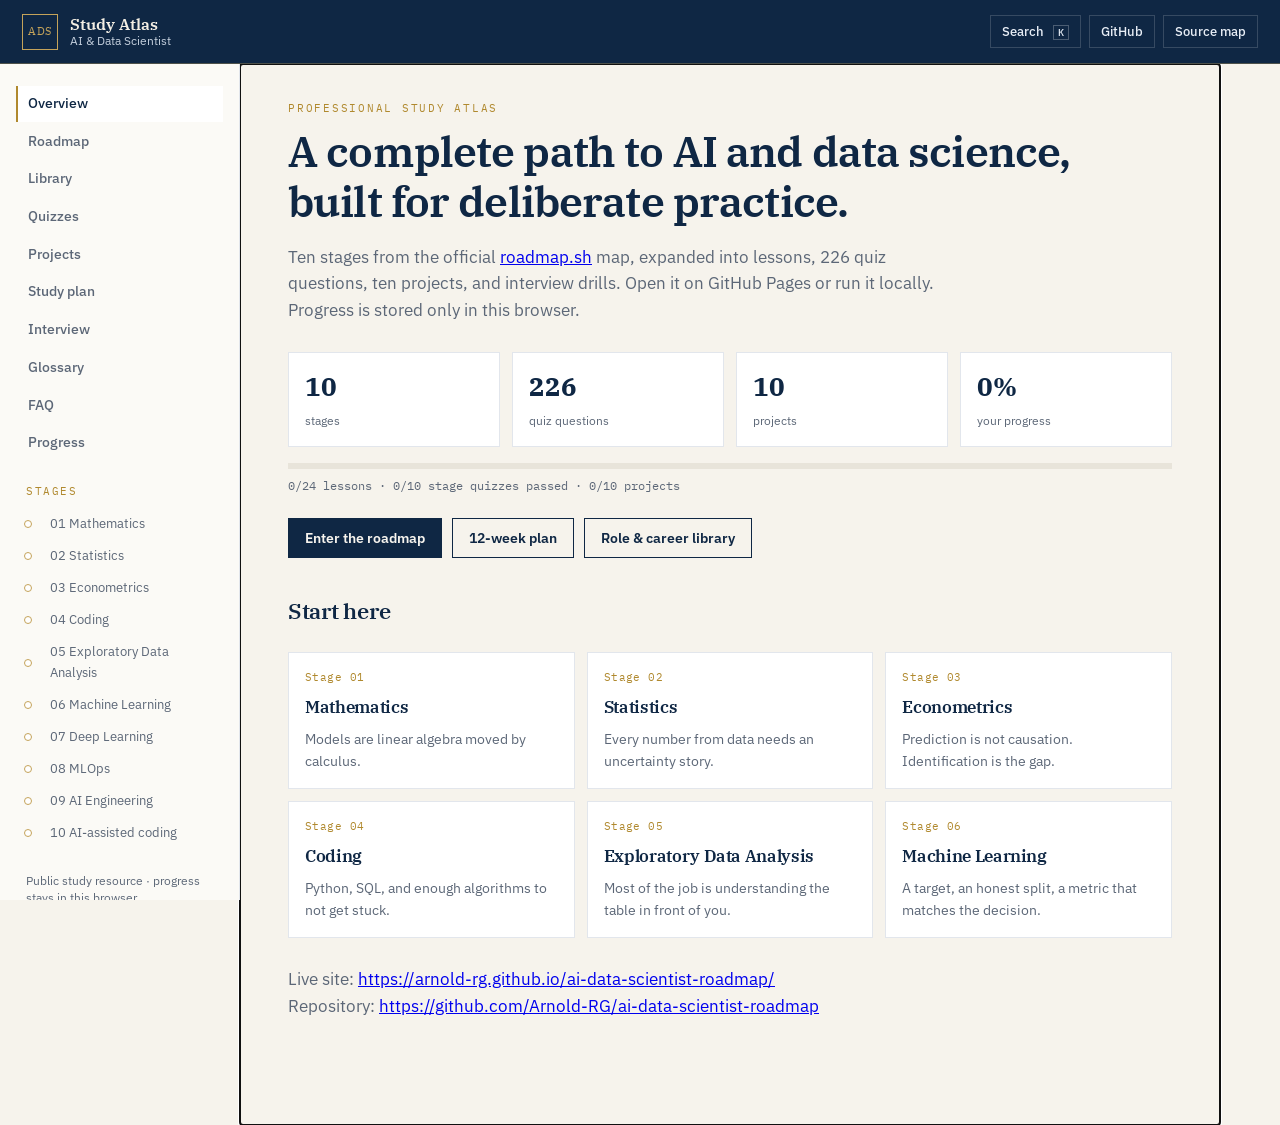
==== web/index.html @ f04141a7 "Ship a public GitHub Pages study atlas with a professional UI. Adds search, FAQ, glossary, study pla" ====
<!DOCTYPE html>
<html lang="en">
<head>
  <meta charset="utf-8" />
  <title>Redirect</title>
  <script>location.replace("../index.html" + location.hash);</script>
</head>
<body>
  <p><a href="../index.html">Open the study atlas</a></p>
</body>
</html>
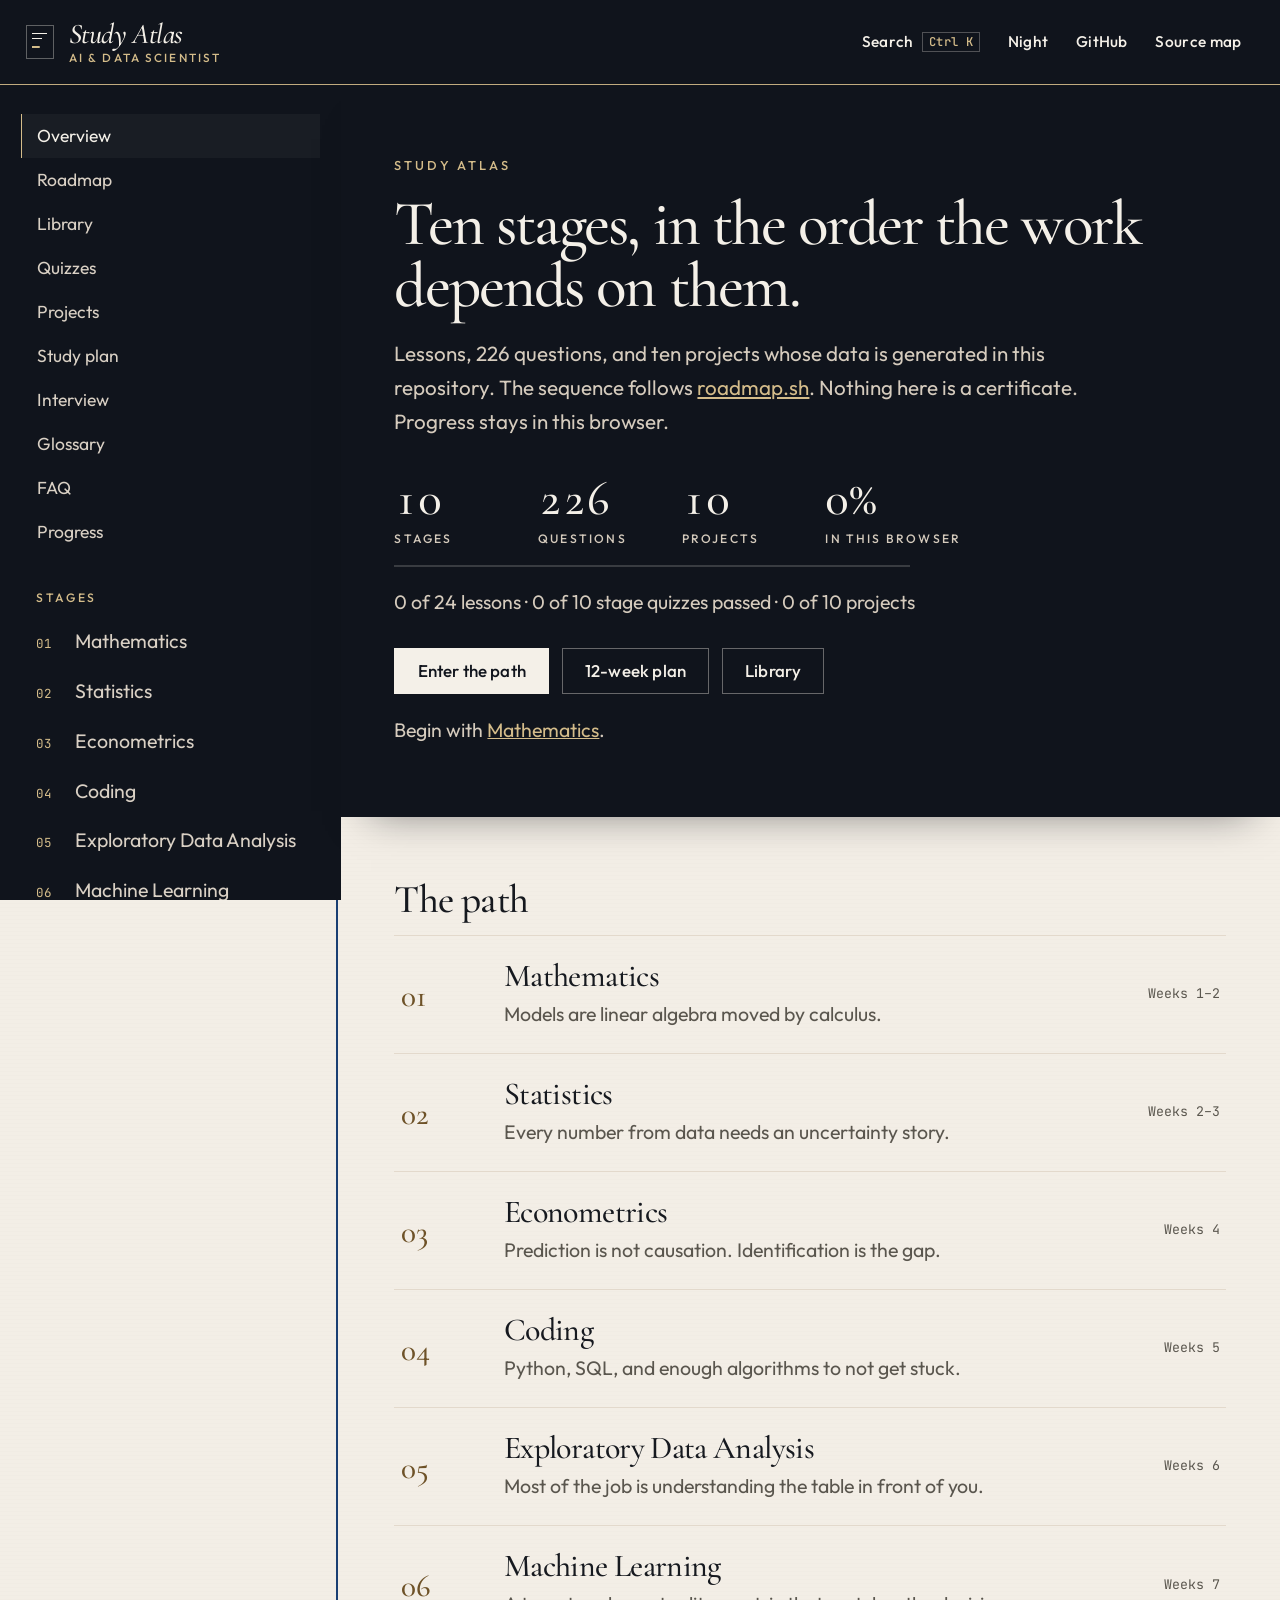
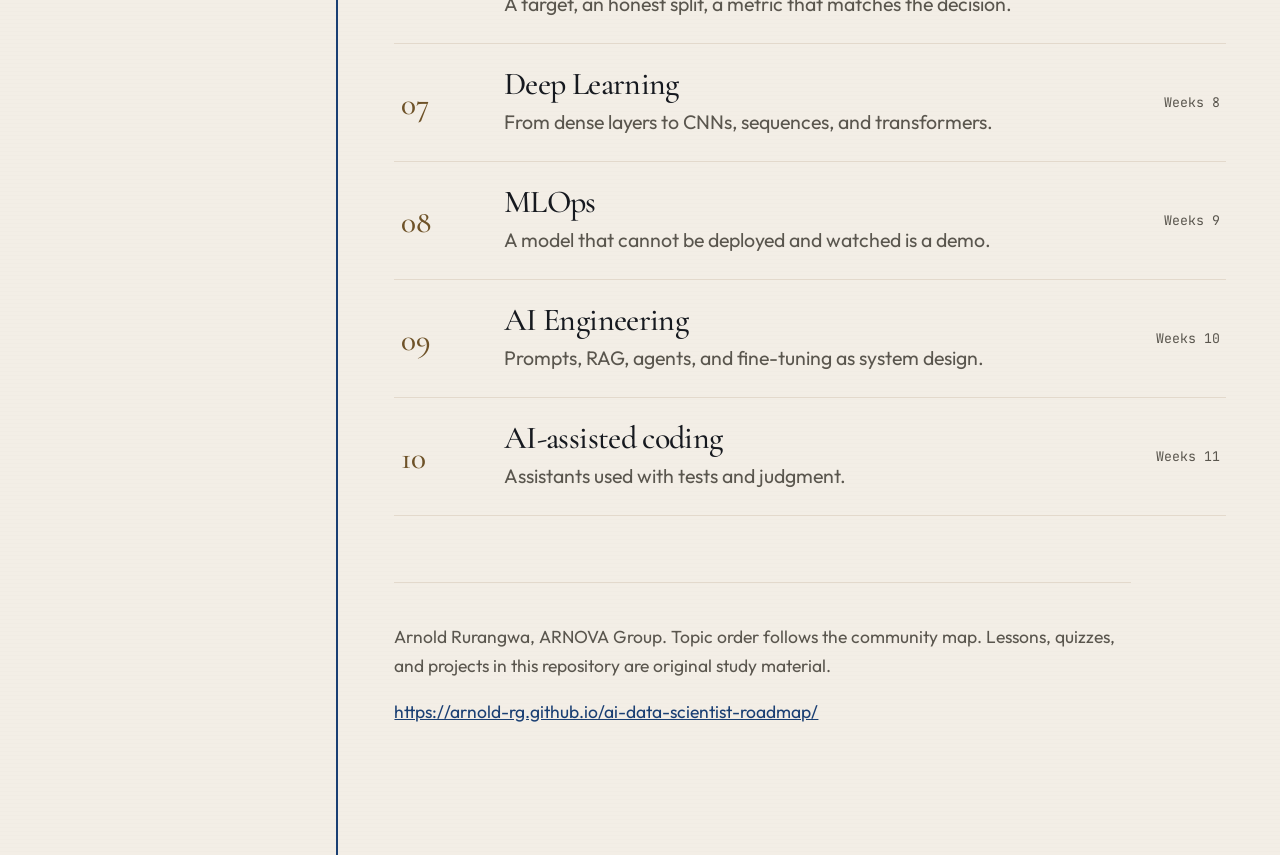
==== commit 69930822: "Rebuild the study atlas for long reading. The public atlas keeps the same lessons and routes, with a" ====
--- a/web/index.html
+++ b/web/index.html
@@ -2,7 +2,9 @@
 <html lang="en">
 <head>
   <meta charset="utf-8" />
-  <title>Redirect</title>
+  <meta name="viewport" content="width=device-width, initial-scale=1" />
+  <meta name="robots" content="noindex" />
+  <title>Study Atlas</title>
   <script>location.replace("../index.html" + location.hash);</script>
 </head>
 <body>
